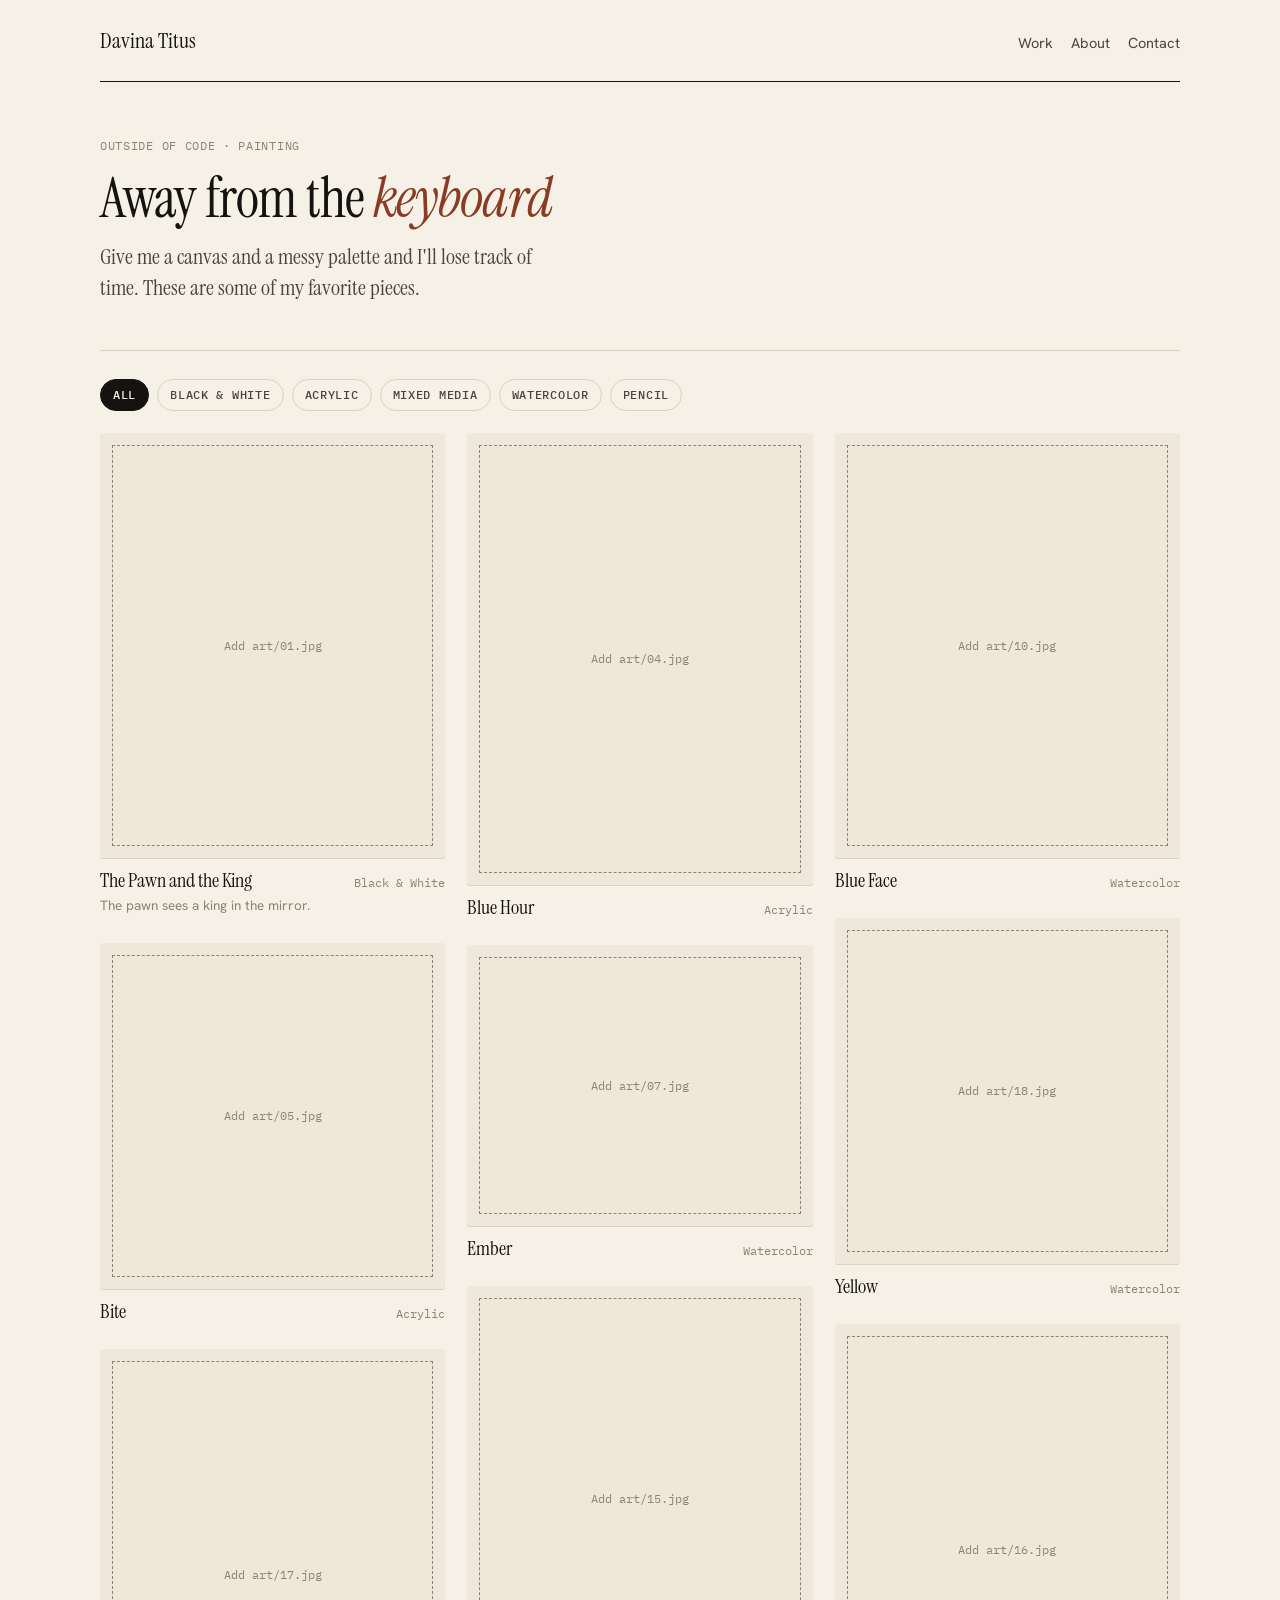
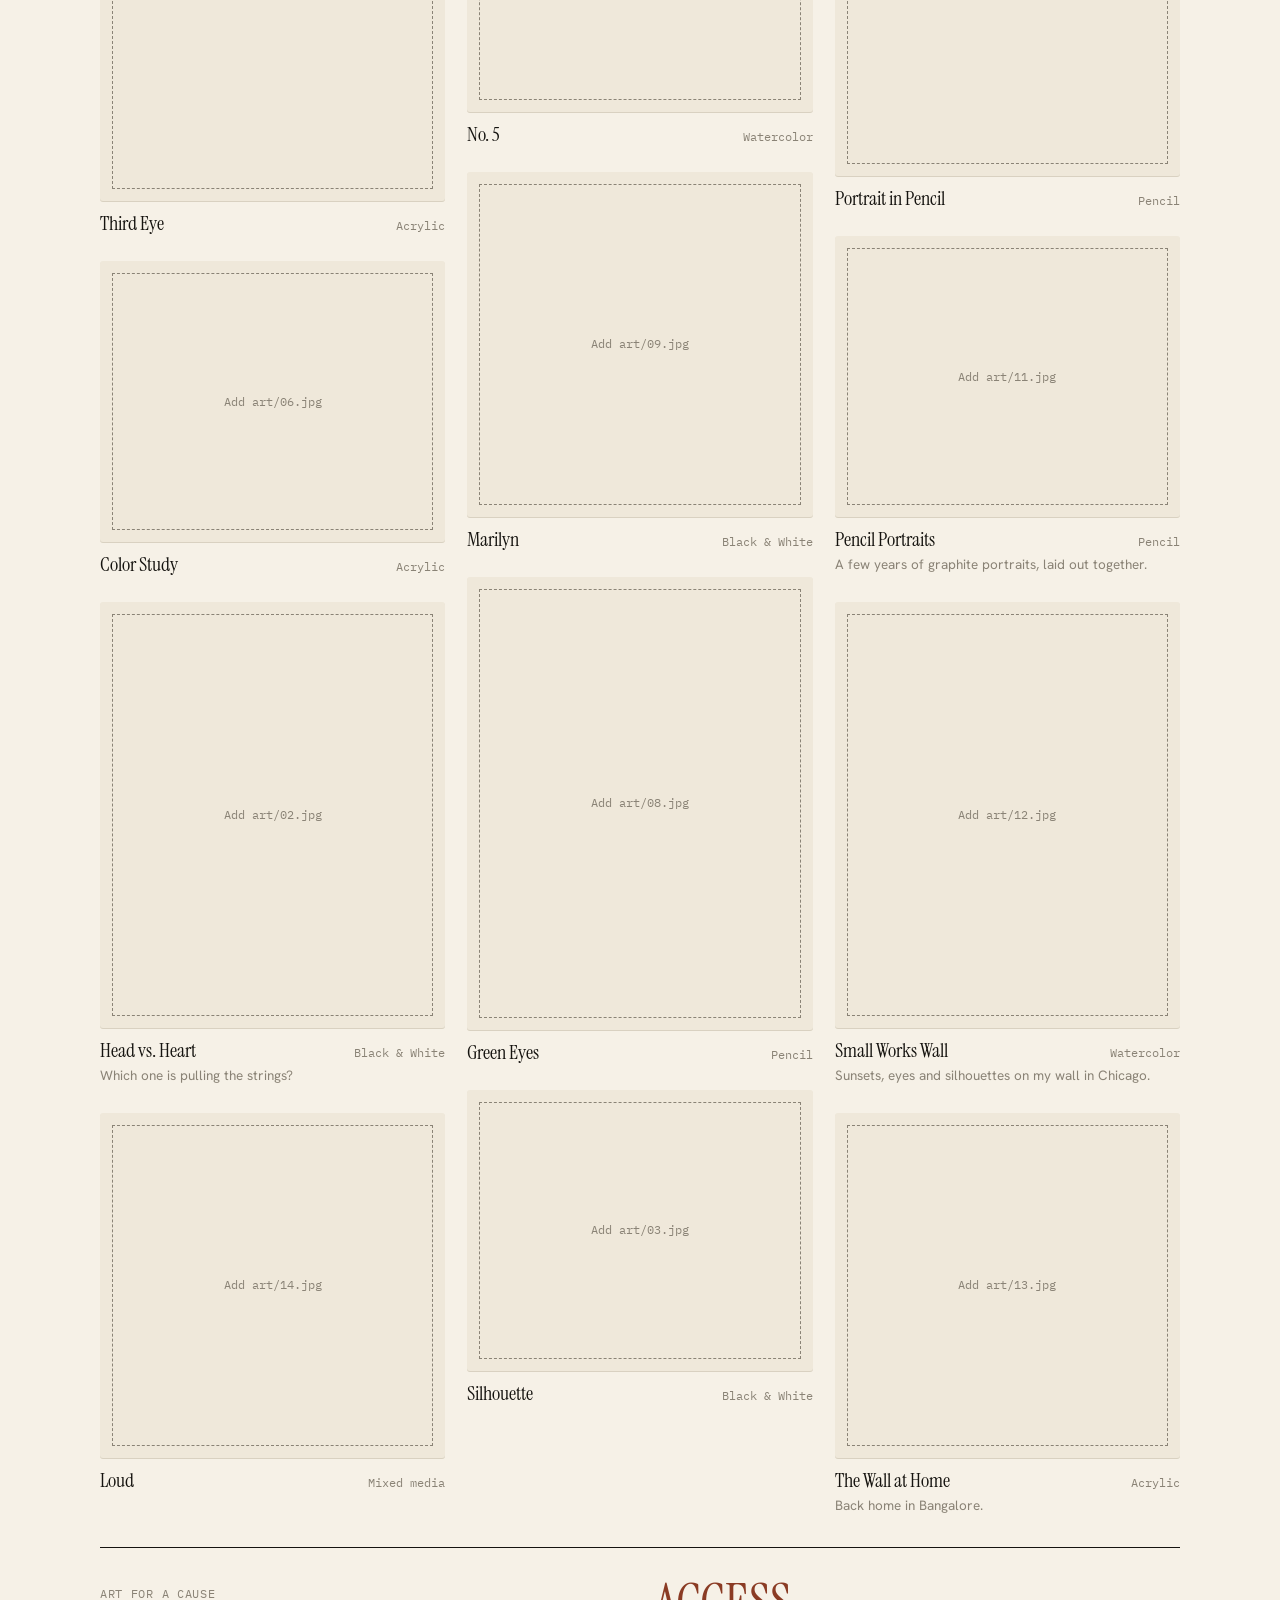
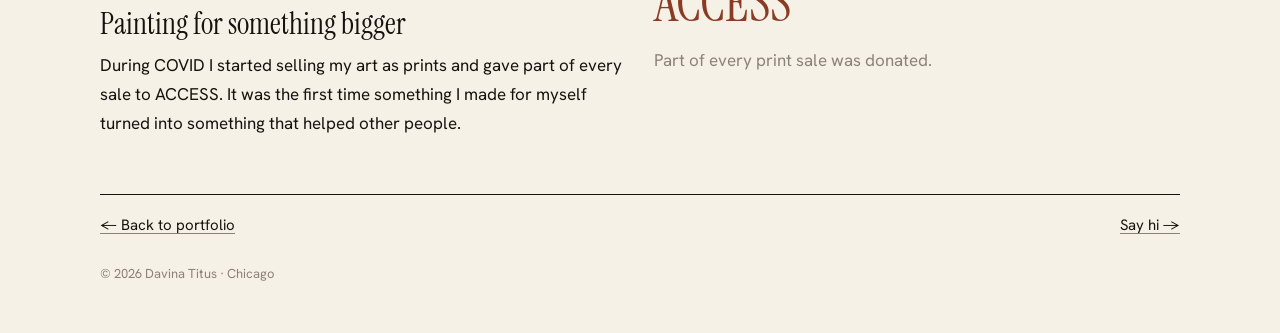
==== art.html @ ea0c84b8 "Add files via upload" ====
<!doctype html>
<html lang="en">
<head>
<meta charset="utf-8">
<meta name="viewport" content="width=device-width, initial-scale=1, viewport-fit=cover">
<title>Art · Davina Titus</title>
<meta name="description" content="Paintings and artwork by Davina Titus.">
<meta property="og:type" content="website">
<meta property="og:title" content="Art · Davina Titus">
<meta property="og:description" content="Paintings and artwork, away from the keyboard.">
<meta property="og:url" content="https://davinatitus.com/art.html">
<meta property="og:image" content="https://davinatitus.com/og.png">
<meta name="twitter:card" content="summary_large_image">
<link rel="icon" href="favicon.svg" type="image/svg+xml">
<link rel="preconnect" href="https://fonts.googleapis.com">
<link rel="stylesheet" href="https://fonts.googleapis.com/css2?family=Instrument+Serif:ital@0;1&family=Hanken+Grotesk:wght@400;500;600&family=IBM+Plex+Mono:wght@400;500&display=swap">
<link rel="stylesheet" href="article.css">
<style>
  .page.wide{max-width:1080px}
  .head .dek{max-width:46ch}
  .filters{display:flex;flex-wrap:wrap;gap:8px;margin:28px 0 22px}
  .filters button{font:500 12px/1 var(--mono);letter-spacing:.06em;text-transform:uppercase;background:none;border:1px solid var(--rule);color:var(--ink-2);padding:9px 12px;border-radius:999px;cursor:pointer;transition:background .2s,border-color .2s,color .2s}
  .filters button:hover{border-color:var(--ink)}
  .filters button[aria-pressed="true"]{background:var(--ink);border-color:var(--ink);color:var(--paper)}

  .wall{columns:3 280px;column-gap:22px}
  .piece{break-inside:avoid;margin:0 0 26px;cursor:zoom-in;opacity:0;transform:translateY(14px);transition:opacity .6s ease,transform .6s ease}
  .piece.in{opacity:1;transform:none}
  .piece[hidden]{display:none}
  .frame{background:var(--plate);padding:12px;border-radius:3px;box-shadow:0 1px 0 var(--rule);transition:transform .35s ease,box-shadow .35s ease}
  .piece:hover .frame{transform:translateY(-3px);box-shadow:0 14px 30px -18px rgba(21,19,15,.45)}
  .frame img{display:block;width:100%;height:auto;border-radius:1px;background:#e6dfcf}
  .empty{display:grid;place-items:center;aspect-ratio:var(--ar,4/5);border:1px dashed var(--ink-3);color:var(--ink-3);font:12px/1.5 var(--mono);text-align:center;padding:16px}
  .cap{display:flex;justify-content:space-between;gap:12px;margin-top:10px;align-items:baseline}
  .cap h3{font:400 20px/1.2 var(--serif);margin:0}
  .cap span{font:11.5px var(--mono);color:var(--ink-3);white-space:nowrap}
  .cap + p{font-size:13.5px;color:var(--ink-3);margin:2px 0 0}

  .cause{display:grid;grid-template-columns:1fr 1fr;gap:28px;border-top:1px solid var(--ink);margin-top:30px;padding-top:30px}
  .cause h2{margin-top:0}
  .stat{font:400 52px/1 var(--serif);color:var(--mark)}
  @media (max-width:720px){.cause{grid-template-columns:1fr}}

  dialog{border:0;padding:0;background:transparent;max-width:min(92vw,1100px);max-height:92vh}
  dialog::backdrop{background:rgba(21,19,15,.86)}
  dialog img{display:block;max-width:100%;max-height:80vh;margin:auto;border-radius:2px}
  dialog .dcap{color:#f6f1e7;text-align:center;margin-top:12px;font:400 20px var(--serif)}
  dialog .dcap span{display:block;font:12px var(--mono);color:#bdb5a6;margin-top:4px}
  dialog button{position:fixed;top:16px;right:20px;background:none;border:0;color:#f6f1e7;font:28px/1 var(--sans);cursor:pointer}
  @media (prefers-reduced-motion:reduce){.piece{opacity:1;transform:none;transition:none}.frame{transition:none}}
</style>
</head>
<body>
<div class="page wide">
  <header class="mast">
    <a class="me" href="index.html">Davina Titus</a>
    <nav aria-label="Site"><a href="index.html#work">Work</a><a href="index.html#about">About</a><a href="index.html#contact">Contact</a></nav>
  </header>

  <header class="head">
    <span class="label">Outside of code · Painting</span>
    <h1>Away from the <em>keyboard</em></h1>
    <p class="dek">Give me a canvas and a messy palette and I'll lose track of time. These are some of my favorite pieces.</p>
  </header>

  <div class="filters" role="group" aria-label="Filter by medium"></div>
  <section class="wall" id="wall" aria-label="Artwork"></section>

  <section class="cause">
    <div>
      <span class="label">Art for a Cause</span>
      <h2>Painting for something bigger</h2>
      <p>During COVID I started selling my art as prints and gave part of every sale to ACCESS. It was the first time something I made for myself turned into something that helped other people.</p>
    </div>
    <div>
      <p class="stat">ACCESS</p>
      <p style="color:var(--ink-3)">Part of every print sale was donated.</p>
    </div>
  </section>

  <div class="next"><a href="index.html">← Back to portfolio</a><a href="index.html#contact">Say hi →</a></div>
  <footer>© 2026 Davina Titus · Chicago</footer>
</div>

<dialog id="lb" aria-label="Artwork preview">
  <button type="button" aria-label="Close">×</button>
  <img alt="">
  <div class="dcap"></div>
</dialog>

<script>
/* ---- Edit this list to add your art. Put photos in an "art" folder next to this page. ---- */
const ART = [
  { src: "art/01.jpg", title: "The Pawn and the King", medium: "Black & White", note: "The pawn sees a king in the mirror." },
  { src: "art/05.jpg", title: "Bite", medium: "Acrylic" },
  { src: "art/17.jpg", title: "Third Eye", medium: "Acrylic" },
  { src: "art/06.jpg", title: "Color Study", medium: "Acrylic" },
  { src: "art/02.jpg", title: "Head vs. Heart", medium: "Black & White", note: "Which one is pulling the strings?" },
  { src: "art/14.jpg", title: "Loud", medium: "Mixed media" },
  { src: "art/04.jpg", title: "Blue Hour", medium: "Acrylic" },
  { src: "art/07.jpg", title: "Ember", medium: "Watercolor" },
  { src: "art/15.jpg", title: "No. 5", medium: "Watercolor" },
  { src: "art/09.jpg", title: "Marilyn", medium: "Black & White" },
  { src: "art/08.jpg", title: "Green Eyes", medium: "Pencil" },
  { src: "art/03.jpg", title: "Silhouette", medium: "Black & White" },
  { src: "art/10.jpg", title: "Blue Face", medium: "Watercolor" },
  { src: "art/18.jpg", title: "Yellow", medium: "Watercolor" },
  { src: "art/16.jpg", title: "Portrait in Pencil", medium: "Pencil" },
  { src: "art/11.jpg", title: "Pencil Portraits", medium: "Pencil", note: "A few years of graphite portraits, laid out together." },
  { src: "art/12.jpg", title: "Small Works Wall", medium: "Watercolor", note: "Sunsets, eyes and silhouettes on my wall in Chicago." },
  { src: "art/13.jpg", title: "The Wall at Home", medium: "Acrylic", note: "Back home in Bangalore." },
];

const wall = document.getElementById('wall');
const filters = document.querySelector('.filters');
const lb = document.getElementById('lb');

ART.forEach((a, i) => {
  const fig = document.createElement('figure');
  fig.className = 'piece';
  fig.dataset.medium = a.medium;
  fig.tabIndex = 0;
  fig.innerHTML = `
    <div class="frame"><img src="${a.src}" alt="${a.title}, ${a.medium.toLowerCase()} artwork by Davina Titus" loading="lazy"></div>
    <div class="cap"><h3>${a.title}</h3><span>${a.medium}${a.year ? " · " + a.year : ""}</span></div>
    ${a.note ? `<p>${a.note}</p>` : ''}`;
  const img = fig.querySelector('img');
  img.addEventListener('error', () => {
    const ph = document.createElement('div');
    ph.className = 'empty';
    ph.style.setProperty('--ar', ['4/5','1/1','3/4','5/4'][i % 4]);
    ph.textContent = `Add ${a.src}`;
    img.replaceWith(ph);
    fig.style.cursor = 'default';
  });
  const open = () => {
    const im = fig.querySelector('img'); if (!im) return;
    lb.querySelector('img').src = im.src; lb.querySelector('img').alt = im.alt;
    lb.querySelector('.dcap').innerHTML = `${a.title}<span>${a.medium}${a.year ? ' · ' + a.year : ''}</span>`;
    lb.showModal();
  };
  fig.addEventListener('click', open);
  fig.addEventListener('keydown', e => { if (e.key === 'Enter') open(); });
  wall.appendChild(fig);
});

lb.querySelector('button').onclick = () => lb.close();
lb.addEventListener('click', e => { if (e.target === lb) lb.close(); });

const media = ['All', ...new Set(ART.map(a => a.medium))];
media.forEach(m => {
  const b = document.createElement('button');
  b.type = 'button'; b.textContent = m; b.setAttribute('aria-pressed', m === 'All');
  b.onclick = () => {
    filters.querySelectorAll('button').forEach(x => x.setAttribute('aria-pressed', x === b));
    wall.querySelectorAll('.piece').forEach(p => p.hidden = !(m === 'All' || p.dataset.medium === m));
  };
  filters.appendChild(b);
});

const io = new IntersectionObserver(es => es.forEach(e => { if (e.isIntersecting) { e.target.classList.add('in'); io.unobserve(e.target); } }), { threshold: .12 });
wall.querySelectorAll('.piece').forEach((p, i) => { p.style.transitionDelay = (i % 3) * 80 + 'ms'; io.observe(p); });
</script>
</body>
</html>
---- article.css ----
/* Shared write-up style: same editorial system as the homepage. Light ivory only, by choice. */
:root{
  --paper:#f6f1e7; --plate:#efe8da; --ink:#15130f; --ink-2:#4a453c; --ink-3:#8a8376; --rule:#d9d1c1;
  --mark:#8a3b24; --mark-soft:rgba(138,59,36,.14); --green:#3f6a46;
  --serif:"Instrument Serif", "Iowan Old Style", "Palatino Linotype", Georgia, serif;
  --sans:"Hanken Grotesk", "Helvetica Neue", Arial, sans-serif;
  --mono:"IBM Plex Mono", ui-monospace, Menlo, monospace;
  color-scheme:light;
}
*{box-sizing:border-box}
html{scroll-behavior:smooth}
body{margin:0;background:var(--paper);color:var(--ink);font-family:var(--sans);font-size:17px;line-height:1.7;
  padding-left:max(20px,env(safe-area-inset-left,0px));padding-right:max(20px,env(safe-area-inset-right,0px));-webkit-font-smoothing:antialiased}
a{color:inherit;text-decoration:underline;text-decoration-thickness:1px;text-underline-offset:3px;text-decoration-color:var(--ink-3)}
a:hover{color:var(--mark);text-decoration-color:var(--mark)}
a:focus-visible{outline:2px solid var(--ink);outline-offset:3px}
.page{max-width:720px;margin:0 auto}
.mast{display:flex;justify-content:space-between;align-items:baseline;gap:16px;flex-wrap:wrap;padding-block:22px;border-bottom:1px solid var(--ink)}
.mast .me{font-family:var(--serif);font-size:22px;text-decoration:none}
.mast nav{display:flex;gap:18px;font-size:14.5px}
.mast nav a{text-decoration:none;color:var(--ink-2)}
.label{font-family:var(--mono);font-size:11.5px;letter-spacing:.06em;text-transform:uppercase;color:var(--ink-3)}
header.head{padding-block:48px 28px;border-bottom:1px solid var(--rule)}
h1{font-family:var(--serif);font-weight:400;font-size:clamp(36px,6vw,56px);line-height:1.05;letter-spacing:-.015em;margin:10px 0 14px;text-wrap:balance}
h1 em{font-style:italic;color:var(--mark)}
.dek{font-family:var(--serif);font-size:clamp(19px,2.2vw,22px);line-height:1.4;color:var(--ink-2);margin:0 0 18px;max-width:40ch}
.meta{display:flex;flex-wrap:wrap;gap:8px 20px;font-family:var(--mono);font-size:12.5px;color:var(--ink-3)}
.meta a{color:var(--ink)}
article{padding-block:20px 40px}
h2{font-family:var(--serif);font-weight:400;font-size:30px;line-height:1.15;margin:44px 0 10px;text-wrap:balance}
h2 .n{font-family:var(--mono);font-size:13px;color:var(--mark);margin-right:10px;vertical-align:5px}
p{margin:0 0 16px}
ul{margin:0 0 16px;padding-left:20px}
li{margin-bottom:6px}
li::marker{color:var(--mark)}
code{font-family:var(--mono);font-size:.86em;background:var(--plate);padding:1px 5px;border-radius:3px}
pre{font-family:var(--mono);font-size:13.5px;line-height:1.65;background:#fbf8f2;border:1px solid var(--rule);border-radius:4px;padding:16px 18px;overflow-x:auto;margin:0 0 20px}
pre code{background:none;padding:0;font-size:inherit}
.k{color:var(--mark)}.s{color:var(--green)}.c{color:var(--ink-3)}.t{color:#2f5a86}
figure{margin:24px 0 28px}
figcaption{font-size:13.5px;color:var(--ink-3);margin-top:8px}
.plate{background:var(--plate);border-radius:4px;padding:20px;overflow-x:auto}
.plate svg{display:block;width:100%;height:auto;min-width:520px}
.tw{overflow-x:auto;margin:0 0 20px}
table{border-collapse:collapse;width:100%;font-size:15px;font-variant-numeric:tabular-nums}
th,td{text-align:left;padding:8px 12px 8px 0;border-bottom:1px solid var(--rule);white-space:nowrap}
th{font-family:var(--mono);font-size:11.5px;letter-spacing:.06em;text-transform:uppercase;color:var(--ink-3);font-weight:400}
td.num,th.num{text-align:right}
.callout{border-left:2px solid var(--mark);padding:2px 0 2px 16px;margin:0 0 20px;font-family:var(--serif);font-size:20px;line-height:1.4}
.next{border-top:1px solid var(--ink);margin-top:40px;padding-top:18px;display:flex;justify-content:space-between;gap:16px;flex-wrap:wrap;font-size:15px}
footer{padding-block:24px 48px;font-size:13px;color:var(--ink-3)}
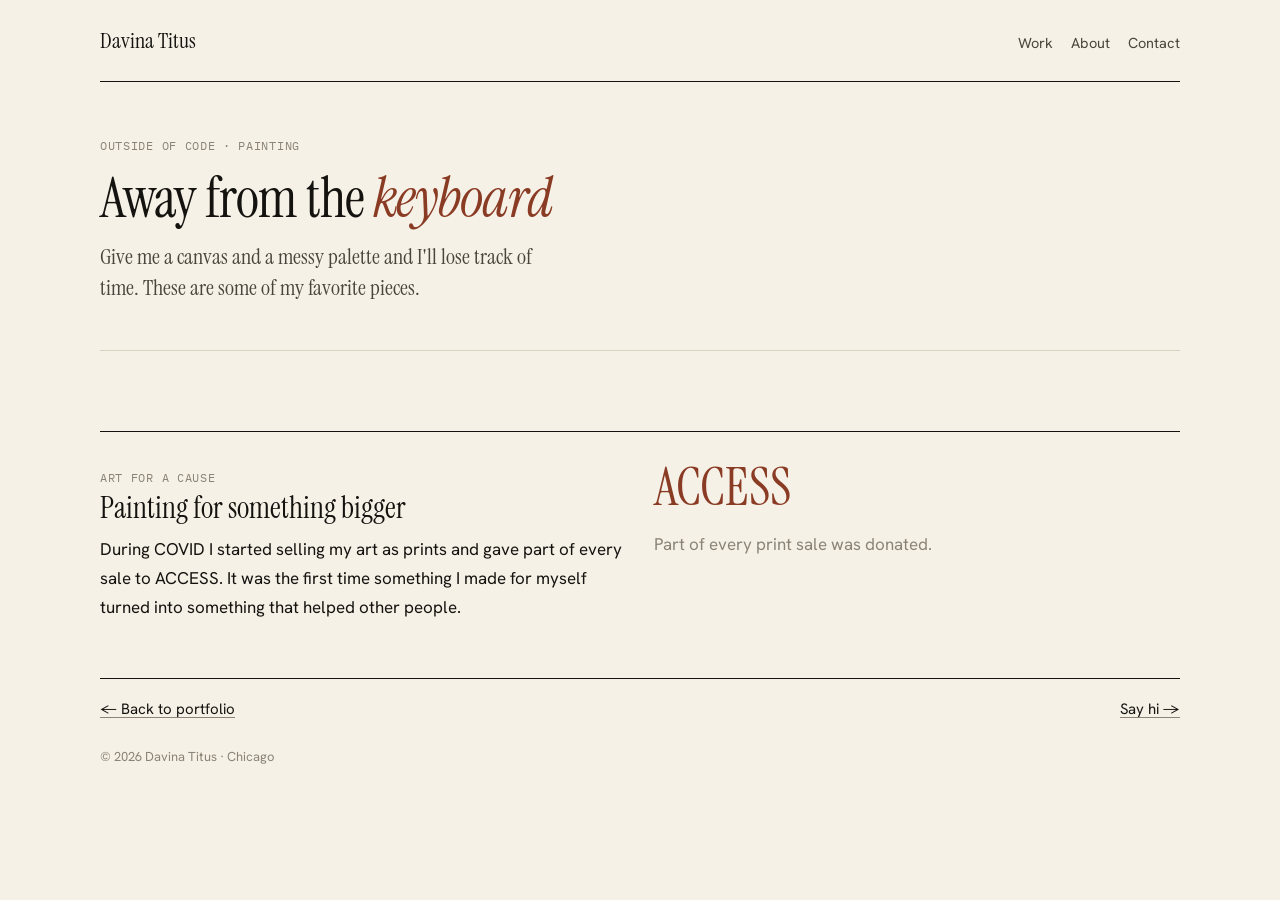
==== commit d355117a: "Remove note from 'The Wall at Home' artwork Removed the note from the artwork 'The Wall at Home'." ====
--- a/art.html
+++ b/art.html
@@ -108,7 +108,7 @@
   { src: "art/16.jpg", title: "Portrait in Pencil", medium: "Pencil" },
   { src: "art/11.jpg", title: "Pencil Portraits", medium: "Pencil", note: "A few years of graphite portraits, laid out together." },
   { src: "art/12.jpg", title: "Small Works Wall", medium: "Watercolor", note: "Sunsets, eyes and silhouettes on my wall in Chicago." },
-  { src: "art/13.jpg", title: "The Wall at Home", medium: "Acrylic", note: "Back home in Bangalore." },
+  { src: "art/13.jpg", title: "The Wall at Home", medium: "Acrylic", note: " },
 ];
 
 const wall = document.getElementById('wall');
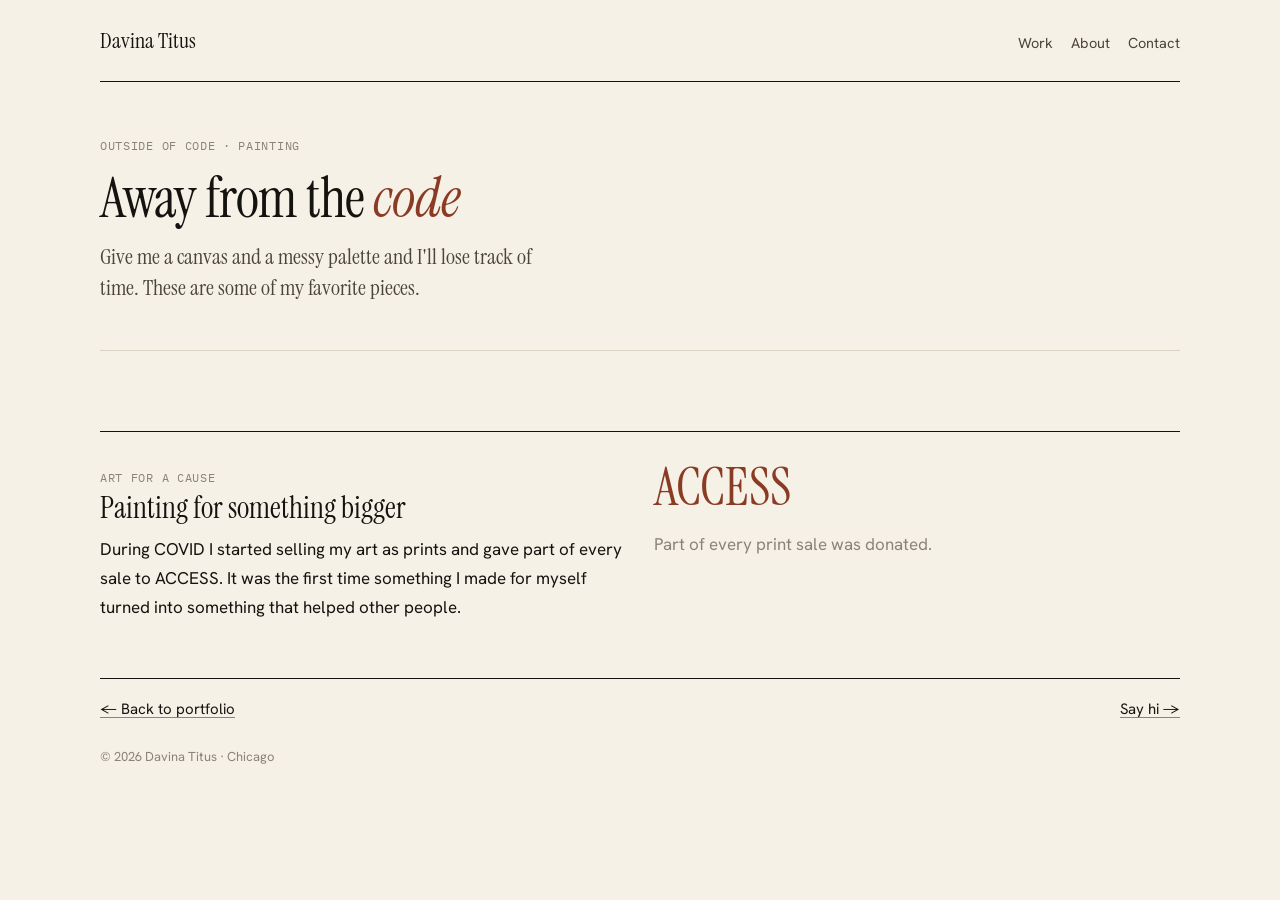
==== commit 6efa9045: "Update meta description and heading text" ====
--- a/art.html
+++ b/art.html
@@ -7,7 +7,7 @@
 <meta name="description" content="Paintings and artwork by Davina Titus.">
 <meta property="og:type" content="website">
 <meta property="og:title" content="Art · Davina Titus">
-<meta property="og:description" content="Paintings and artwork, away from the keyboard.">
+<meta property="og:description" content="Paintings and artwork, away from the code.">
 <meta property="og:url" content="https://davinatitus.com/art.html">
 <meta property="og:image" content="https://davinatitus.com/og.png">
 <meta name="twitter:card" content="summary_large_image">
@@ -59,7 +59,7 @@
 
   <header class="head">
     <span class="label">Outside of code · Painting</span>
-    <h1>Away from the <em>keyboard</em></h1>
+    <h1>Away from the <em>code</em></h1>
     <p class="dek">Give me a canvas and a messy palette and I'll lose track of time. These are some of my favorite pieces.</p>
   </header>
 
@@ -103,7 +103,7 @@
   { src: "art/09.jpg", title: "Marilyn", medium: "Black & White" },
   { src: "art/08.jpg", title: "Green Eyes", medium: "Pencil" },
   { src: "art/03.jpg", title: "Silhouette", medium: "Black & White" },
-  { src: "art/10.jpg", title: "Blue Face", medium: "Watercolor" },
+  { src: "art/10.jpg", title: "Blue", medium: "Watercolor" },
   { src: "art/18.jpg", title: "Yellow", medium: "Watercolor" },
   { src: "art/16.jpg", title: "Portrait in Pencil", medium: "Pencil" },
   { src: "art/11.jpg", title: "Pencil Portraits", medium: "Pencil", note: "A few years of graphite portraits, laid out together." },
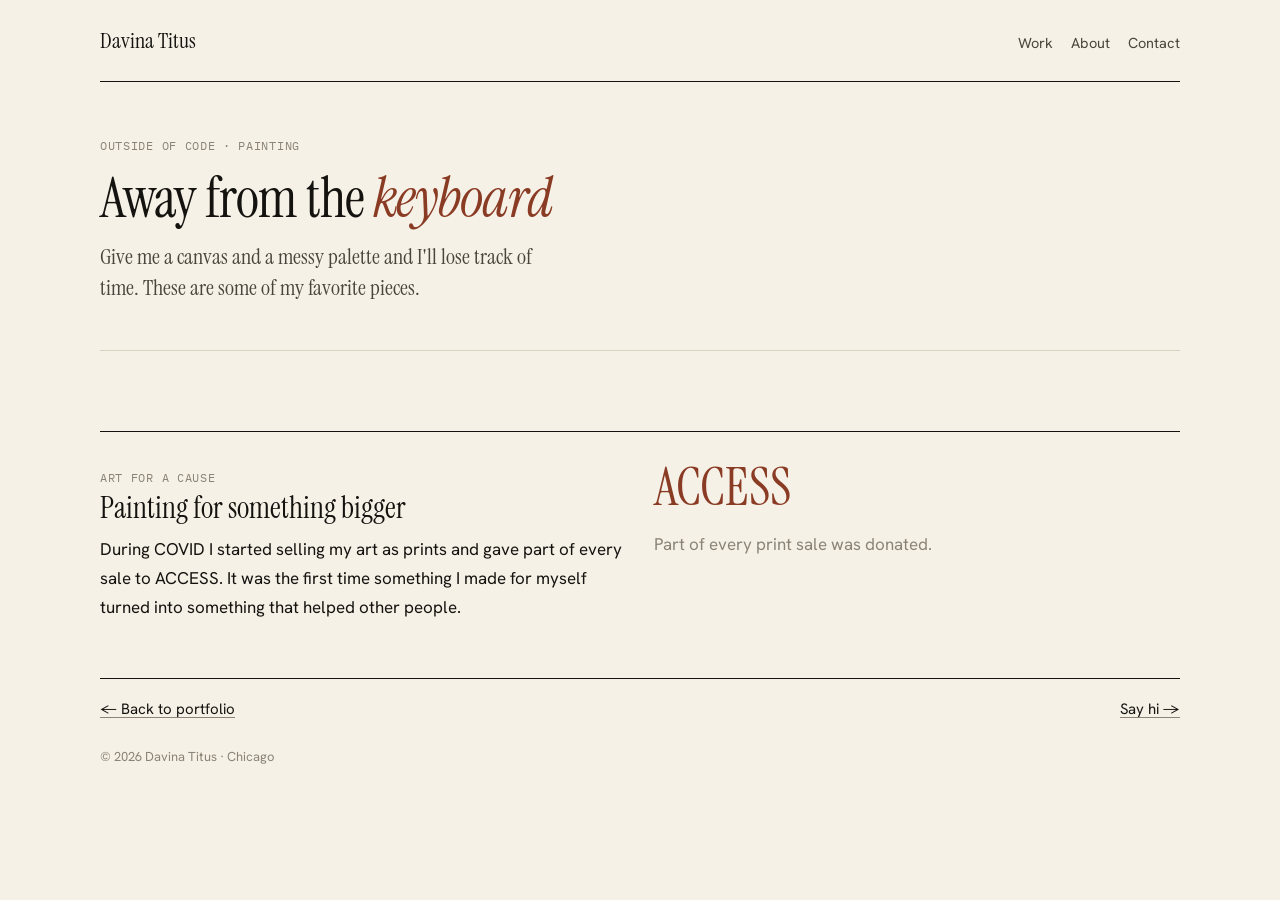
==== commit 61f3e4c9: "Update descriptions and titles in art.html" ====
--- a/art.html
+++ b/art.html
@@ -7,7 +7,7 @@
 <meta name="description" content="Paintings and artwork by Davina Titus.">
 <meta property="og:type" content="website">
 <meta property="og:title" content="Art · Davina Titus">
-<meta property="og:description" content="Paintings and artwork, away from the code.">
+<meta property="og:description" content="Paintings and artwork, away from the keyboard.">
 <meta property="og:url" content="https://davinatitus.com/art.html">
 <meta property="og:image" content="https://davinatitus.com/og.png">
 <meta name="twitter:card" content="summary_large_image">
@@ -59,7 +59,7 @@
 
   <header class="head">
     <span class="label">Outside of code · Painting</span>
-    <h1>Away from the <em>code</em></h1>
+    <h1>Away from the <em>keyboard</em></h1>
     <p class="dek">Give me a canvas and a messy palette and I'll lose track of time. These are some of my favorite pieces.</p>
   </header>
 
@@ -103,7 +103,7 @@
   { src: "art/09.jpg", title: "Marilyn", medium: "Black & White" },
   { src: "art/08.jpg", title: "Green Eyes", medium: "Pencil" },
   { src: "art/03.jpg", title: "Silhouette", medium: "Black & White" },
-  { src: "art/10.jpg", title: "Blue", medium: "Watercolor" },
+  { src: "art/10.jpg", title: "Blue Face", medium: "Watercolor" },
   { src: "art/18.jpg", title: "Yellow", medium: "Watercolor" },
   { src: "art/16.jpg", title: "Portrait in Pencil", medium: "Pencil" },
   { src: "art/11.jpg", title: "Pencil Portraits", medium: "Pencil", note: "A few years of graphite portraits, laid out together." },
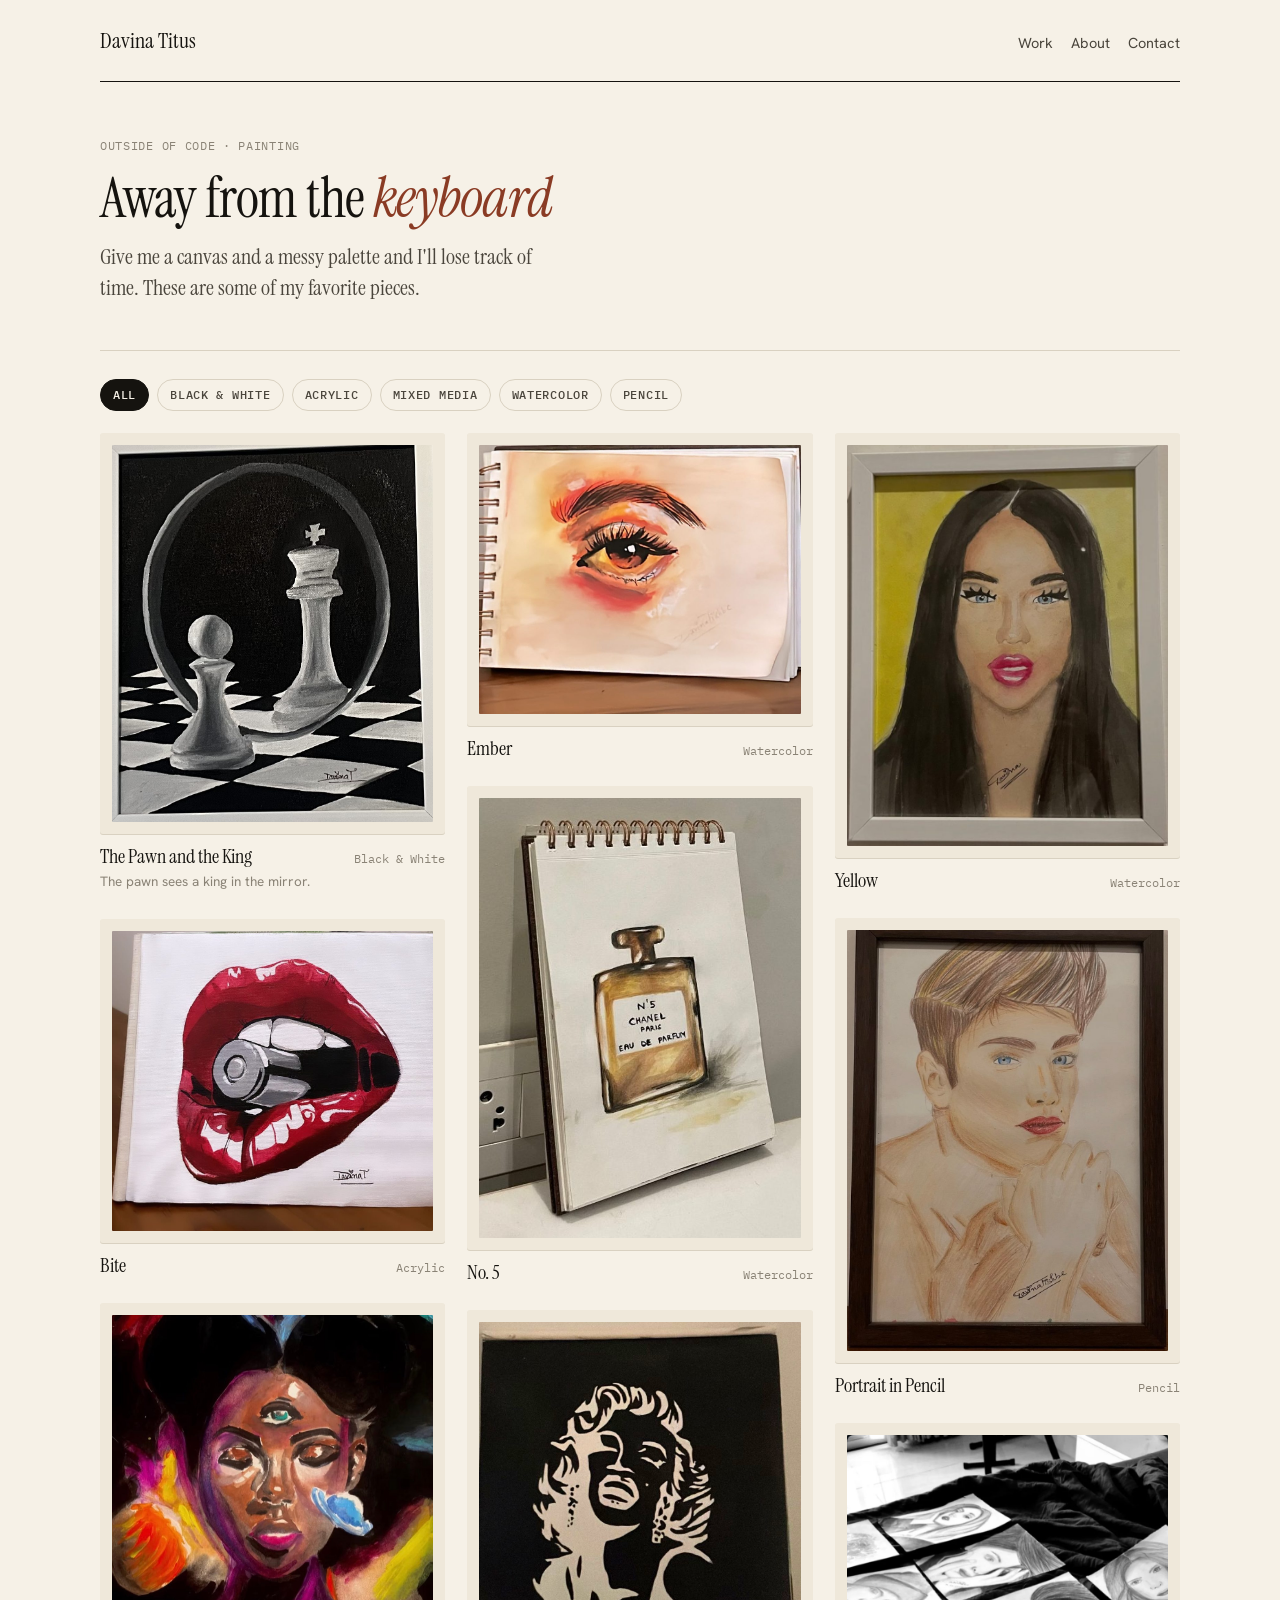
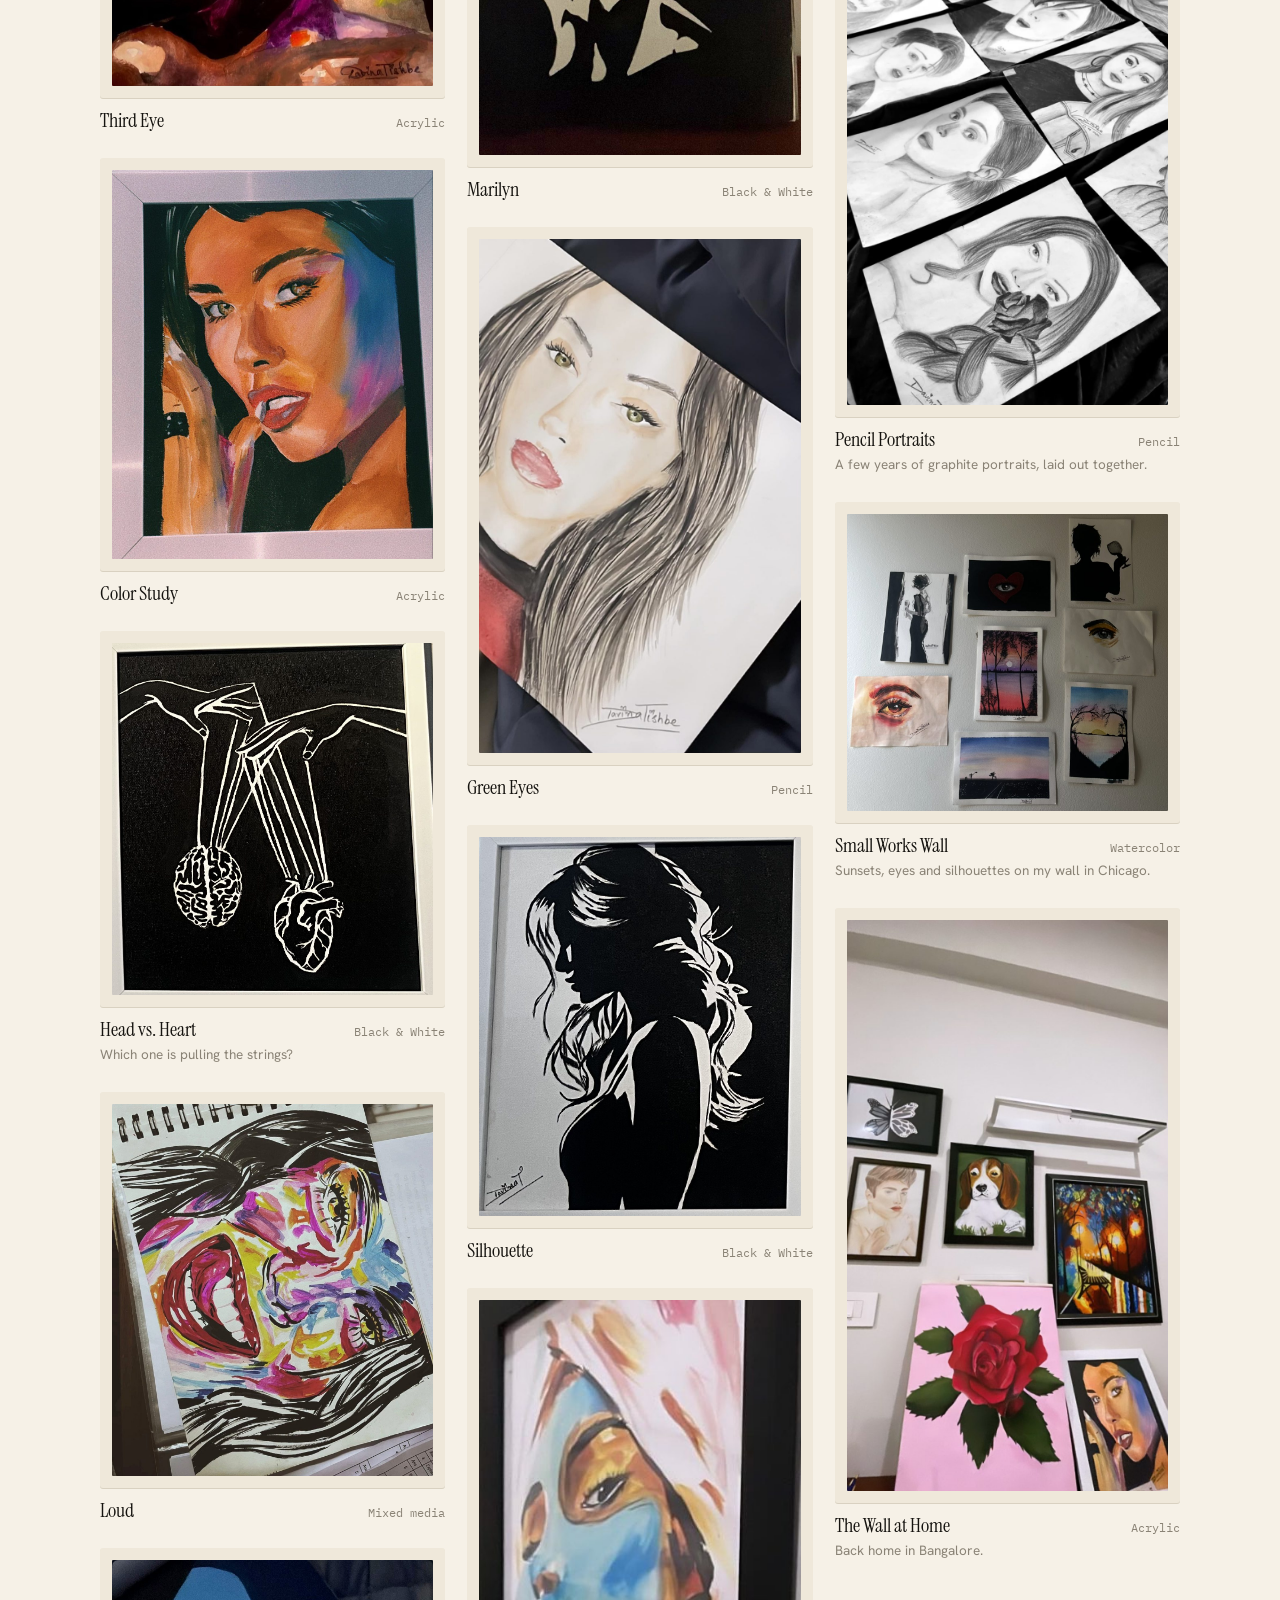
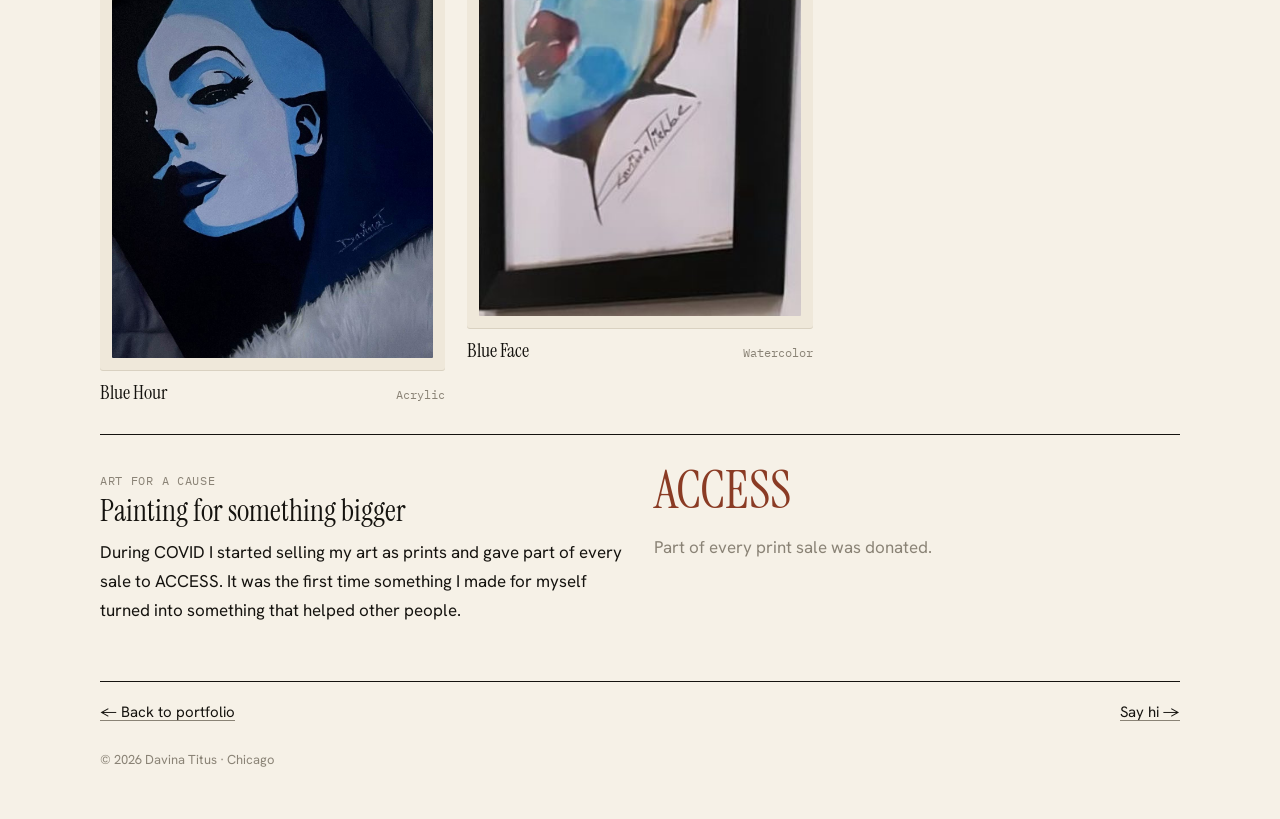
==== commit d8f8e77a: "Add files via upload" ====
--- a/art.html
+++ b/art.html
@@ -108,7 +108,7 @@
   { src: "art/16.jpg", title: "Portrait in Pencil", medium: "Pencil" },
   { src: "art/11.jpg", title: "Pencil Portraits", medium: "Pencil", note: "A few years of graphite portraits, laid out together." },
   { src: "art/12.jpg", title: "Small Works Wall", medium: "Watercolor", note: "Sunsets, eyes and silhouettes on my wall in Chicago." },
-  { src: "art/13.jpg", title: "The Wall at Home", medium: "Acrylic", note: " },
+  { src: "art/13.jpg", title: "The Wall at Home", medium: "Acrylic", note: "Back home in Bangalore." },
 ];
 
 const wall = document.getElementById('wall');
